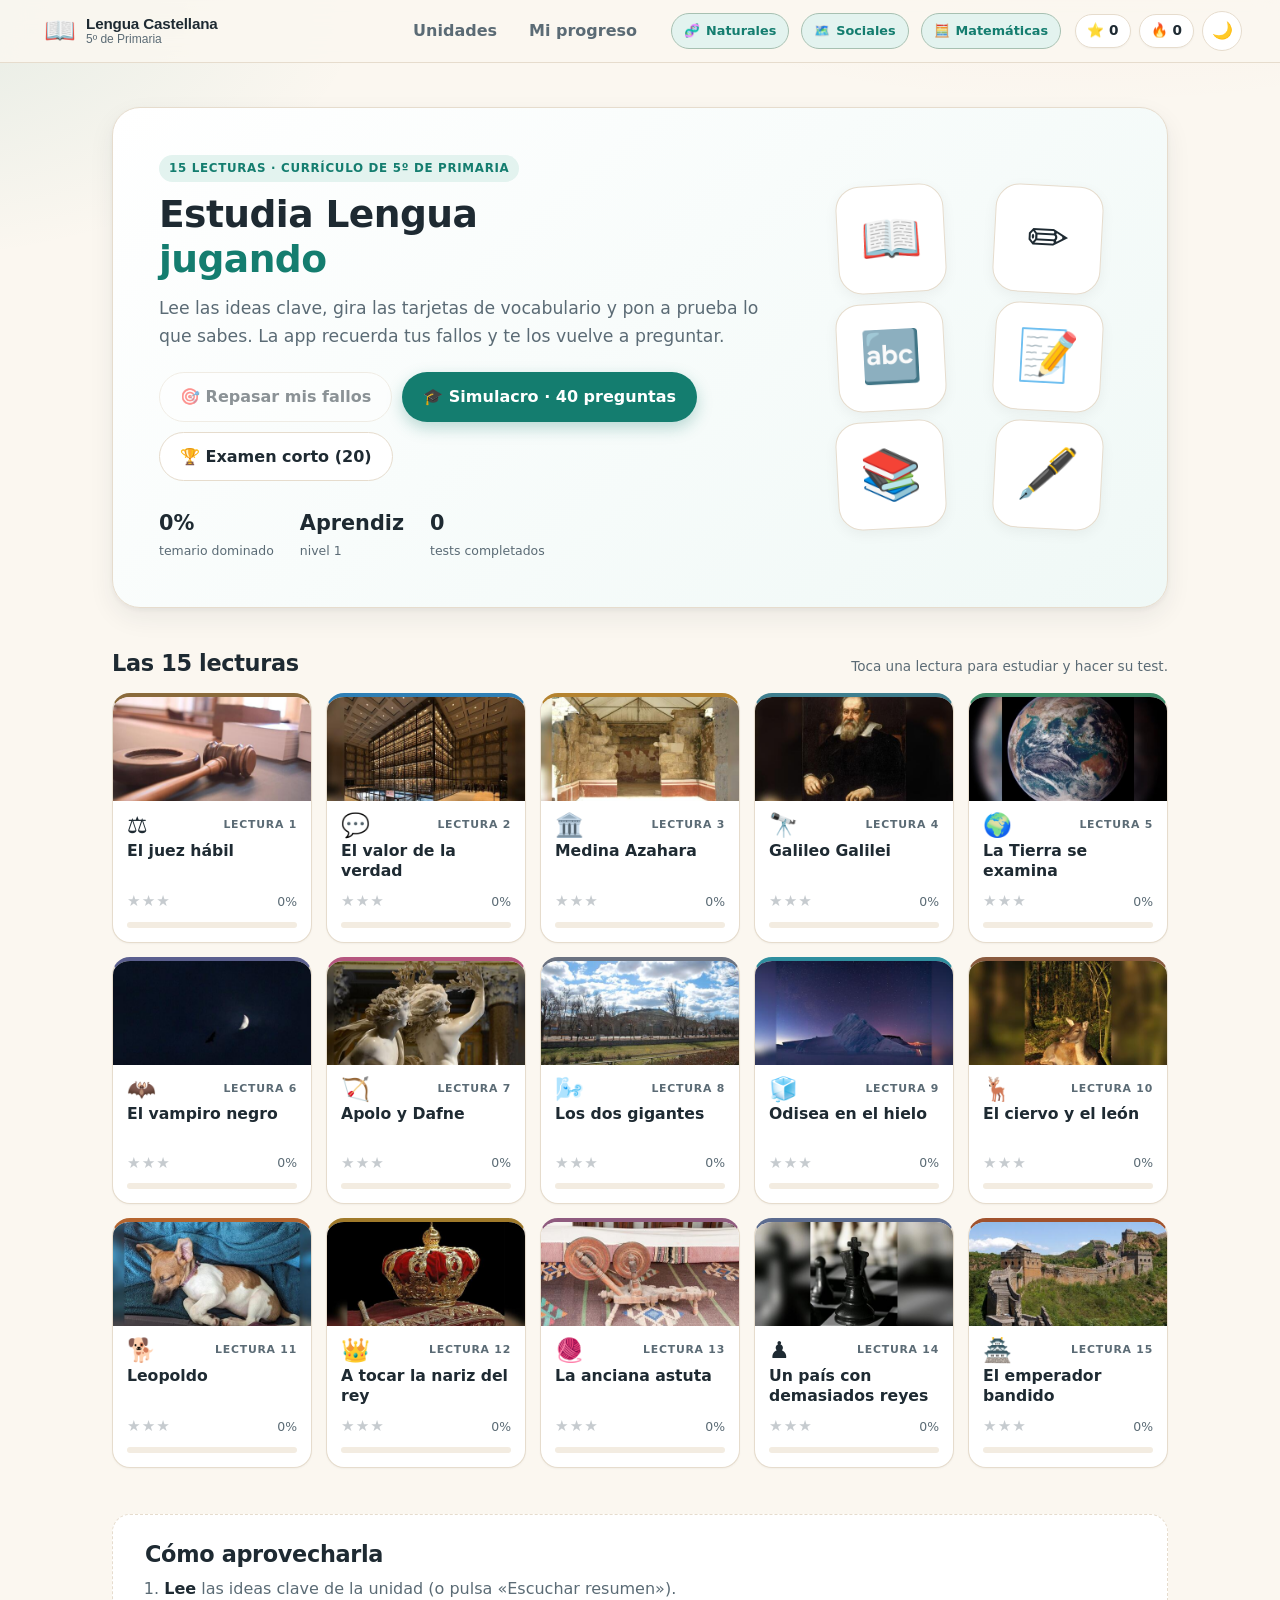
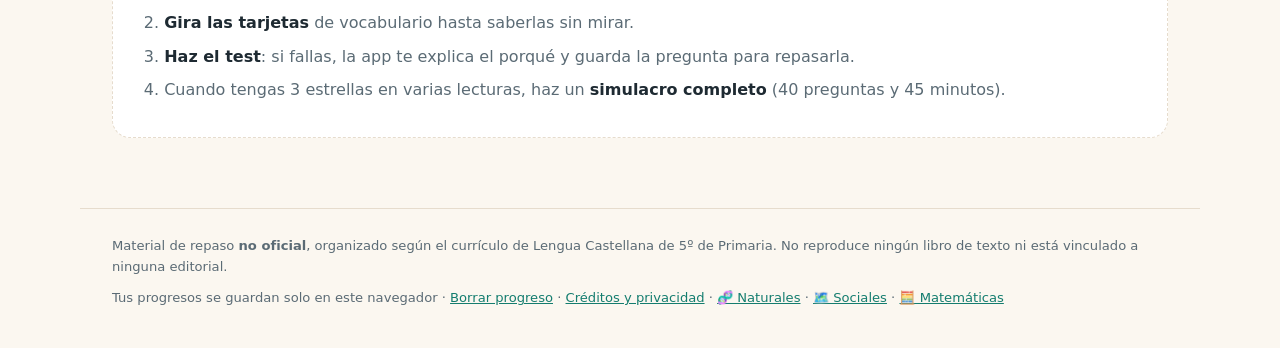
==== lengua/index.html @ 38fc1299 "Añade Lengua Castellana 5º (15 lecturas) y selector de cuatro materias" ====
<!DOCTYPE html>
<html lang="es" data-tema="claro">
<head>
<meta charset="utf-8">
<meta name="viewport" content="width=device-width, initial-scale=1">
<meta name="description" content="App de estudio interactiva de Ciencias de la Naturaleza de 5º de Primaria: 15 unidades, fotos, resúmenes locutados, test y repaso inteligente.">
<title>Lengua Castellana 5º · Estudia y practica</title>
<link rel="stylesheet" href="styles.css">
<link rel="icon" href="data:image/svg+xml,<svg xmlns='http://www.w3.org/2000/svg' viewBox='0 0 100 100'><text y='.9em' font-size='90'>🌿</text></svg>">
<!-- web -->
<meta property="og:type" content="website">
<meta property="og:title" content="Lengua Castellana 5º · Estudia y practica">
<meta property="og:description" content="15 lecturas con gramática, ortografía, vocabulario y test. Gratis y sin cuentas.">
<meta property="og:url" content="https://amedgit.github.io/primaria5/lengua/">
<meta property="og:image" content="https://amedgit.github.io/primaria5/lengua/icons/icon-512.png">
<meta name="twitter:card" content="summary_large_image">
<meta name="theme-color" content="#8a4b3b">
<link rel="canonical" href="https://amedgit.github.io/primaria5/lengua/">
<link rel="manifest" href="./manifest.webmanifest">
<link rel="apple-touch-icon" href="./icons/apple-touch-icon.png">
<link rel="icon" type="image/png" sizes="32x32" href="./icons/favicon-32.png">
</head>
<body>
<a class="saltar" href="#main">Saltar al contenido</a>

<header class="barra">
  <button class="marca" data-nav="inicio" aria-label="Ir al inicio">
    <span class="marca-icono" aria-hidden="true">📖</span>
    <span class="marca-texto">
      <strong><span class="marca-larga">Lengua Castellana</span><span class="marca-corta">Lengua 5º</span></strong>
      <small>5º de Primaria</small>
    </span>
  </button>

  <nav class="nav" aria-label="Principal">
    <button class="nav-btn" data-nav="inicio">Unidades</button>
    <button class="nav-btn" data-nav="progreso">Mi progreso</button>
  </nav>
  <div class="materias"><a class="materia" href="../" title="Cambiar a Naturales"><span aria-hidden="true">🧬</span><span class="materia-txt">Naturales</span></a><a class="materia" href="../sociales/" title="Cambiar a Sociales"><span aria-hidden="true">🗺️</span><span class="materia-txt">Sociales</span></a><a class="materia" href="../matematicas/" title="Cambiar a Matemáticas"><span aria-hidden="true">🧮</span><span class="materia-txt">Matemáticas</span></a></div><a class="materias-movil" href="../materias.html" title="Cambiar de materia" aria-label="Cambiar de materia">📚</a>

  <div class="stats">
    <span class="stat" id="stat-xp" title="Puntos de experiencia">⭐ <b>0</b></span>
    <span class="stat" id="stat-racha" title="Días seguidos estudiando">🔥 <b>0</b></span>
    <button class="icono-btn" id="btn-tema" aria-label="Cambiar entre modo claro y oscuro">🌙</button>
  </div>
</header>

<main id="main" tabindex="-1"></main>

<footer class="pie">
  <p>Material de repaso <strong>no oficial</strong>, organizado según el currículo de Lengua Castellana de 5º de Primaria. No reproduce ningún libro de texto ni está vinculado a ninguna editorial.</p>
  <p class="pie-mini">Tus progresos se guardan solo en este navegador · <button class="enlace" id="btn-borrar" type="button">Borrar progreso</button> · <a class="enlace" href="./creditos.html">Créditos y privacidad</a> · <a class="enlace" href="../">🧬 Naturales</a> · <a class="enlace" href="../sociales/">🗺️ Sociales</a> · <a class="enlace" href="../matematicas/">🧮 Matemáticas</a></p>
</footer>

<div class="toast" id="toast" role="status" aria-live="polite"></div>

<dialog id="visor" class="visor" aria-label="Imagen ampliada">
  <button class="visor-cerrar" id="visor-cerrar" type="button" aria-label="Cerrar imagen">✕</button>
  <img id="visor-img" alt="">
</dialog>

<div class="confeti" id="confeti" aria-hidden="true"></div>

<script src="datos.js"></script>
<script src="creditos.js"></script>
<script src="app.js"></script>
<script>
if ("serviceWorker" in navigator) {
  window.addEventListener("load", function () {
    navigator.serviceWorker.register("./sw.js").catch(function () {});
  });
}
</script>
</body>
</html>
---- lengua/styles.css ----
/* ============================================================
   CIENCIAS 5º · estilos
   ============================================================ */

:root {
  --fondo: #fbf7f0;
  --fondo-2: #f3ece1;
  --superficie: #ffffff;
  --texto: #1e2a32;
  --texto-suave: #5b6b75;
  --borde: #e6dccd;
  --primario: #147d6f;
  --primario-osc: #0f6358;
  --primario-suave: #e3f3ef;
  --acento: #e07a5f;
  --ok: #1f8a4c;
  --ok-fondo: #e4f6ea;
  --ko: #c0392b;
  --ko-fondo: #fdeaea;
  --sombra: 0 2px 4px rgba(30, 42, 50, .05), 0 10px 26px rgba(30, 42, 50, .07);
  --radio: 18px;
  --radio-sm: 12px;
}

html[data-tema="oscuro"] {
  --fondo: #12171c;
  --fondo-2: #171e25;
  --superficie: #1c242c;
  --texto: #e9eef3;
  --texto-suave: #a3b0ba;
  --borde: #2c3741;
  --primario: #45c2ad;
  --primario-osc: #6fd8c6;
  --primario-suave: #173832;
  --acento: #f0957a;
  --ok: #57d68a;
  --ok-fondo: #15301f;
  --ko: #ff8b7e;
  --ko-fondo: #361a17;
  --sombra: 0 2px 4px rgba(0, 0, 0, .3), 0 12px 28px rgba(0, 0, 0, .35);
}

* { box-sizing: border-box; }

html { scroll-behavior: smooth; }

body {
  margin: 0;
  font-family: system-ui, -apple-system, "Segoe UI", Roboto, "Helvetica Neue", Arial, sans-serif;
  background:
    radial-gradient(1100px 500px at 85% -10%, rgba(224, 122, 95, .10), transparent 60%),
    radial-gradient(900px 480px at -10% 0%, rgba(20, 125, 111, .10), transparent 55%),
    var(--fondo);
  color: var(--texto);
  line-height: 1.6;
  -webkit-font-smoothing: antialiased;
  min-height: 100vh;
}

h1, h2, h3 { line-height: 1.2; letter-spacing: -.015em; margin: 0 0 .4em; }
h1, h2 { scroll-margin-top: 84px; }
h1 { font-size: clamp(1.6rem, 3.4vw, 2.35rem); }
h2 { font-size: clamp(1.15rem, 2vw, 1.4rem); }
p { margin: 0 0 .8em; }
p:last-child { margin-bottom: 0; }
b, strong { font-weight: 700; }

.saltar {
  position: absolute; left: -999px; top: 8px; z-index: 100;
  background: var(--primario); color: #fff; padding: 10px 16px; border-radius: 10px;
}
.saltar:focus { left: 12px; }

.sr-only {
  position: absolute; width: 1px; height: 1px; padding: 0; margin: -1px;
  overflow: hidden; clip: rect(0 0 0 0); white-space: nowrap; border: 0;
}

/* ---------- barra superior ---------- */
.barra {
  position: sticky; top: 0; z-index: 40;
  display: flex; align-items: center; gap: 14px;
  padding: 10px clamp(14px, 4vw, 38px);
  background: color-mix(in srgb, var(--fondo) 86%, transparent);
  backdrop-filter: blur(12px);
  border-bottom: 1px solid var(--borde);
}

.marca {
  display: flex; align-items: center; gap: 10px;
  background: none; border: 0; padding: 4px 6px; border-radius: 12px;
  cursor: pointer; color: inherit; text-align: left;
}
.marca:hover { background: var(--fondo-2); }
.marca-icono { font-size: 1.6rem; line-height: 1; }
.marca-texto { display: flex; flex-direction: column; }
.marca-texto strong { font-size: .95rem; letter-spacing: -.01em; }
.marca-corta { display: none; }
.marca-texto small { color: var(--texto-suave); font-size: .75rem; }

.nav { display: flex; gap: 4px; margin-left: auto; }
.nav-btn {
  background: none; border: 0; color: var(--texto-suave); font: inherit; font-weight: 600;
  padding: 8px 14px; border-radius: 999px; cursor: pointer;
}
.nav-btn:hover { background: var(--fondo-2); color: var(--texto); }

.stats { display: flex; align-items: center; gap: 8px; }
.stat {
  display: inline-flex; align-items: center; gap: 5px;
  background: var(--superficie); border: 1px solid var(--borde);
  padding: 5px 11px; border-radius: 999px; font-size: .85rem;
  box-shadow: 0 1px 2px rgba(0, 0, 0, .04);
}
.stat b { font-variant-numeric: tabular-nums; }

.icono-btn {
  width: 40px; height: 40px; border-radius: 50%;
  border: 1px solid var(--borde); background: var(--superficie);
  font-size: 1.05rem; cursor: pointer; display: grid; place-items: center;
}
.icono-btn:hover { background: var(--fondo-2); }

.materia {
  display: inline-flex; align-items: center; gap: 6px;
  margin-left: 6px; padding: 7px 12px; border-radius: 999px;
  font-size: .8rem; font-weight: 650; text-decoration: none; white-space: nowrap;
  color: var(--primario);
  background: var(--primario-suave);
  border: 1px solid color-mix(in srgb, var(--primario) 30%, var(--borde));
}
.materia:hover { background: color-mix(in srgb, var(--primario) 18%, var(--superficie)); }

/* ---------- layout ---------- */
main {
  width: min(1120px, 100%);
  margin: 0 auto;
  padding: clamp(20px, 4vw, 44px) clamp(14px, 4vw, 32px) 70px;
  outline: none;
}

.pie {
  width: min(1120px, 100%);
  margin: 0 auto;
  padding: 26px clamp(14px, 4vw, 32px) 40px;
  border-top: 1px solid var(--borde);
  color: var(--texto-suave); font-size: .82rem;
}
.pie-mini { margin-top: 4px; }

.enlace {
  background: none; border: 0; padding: 0; font: inherit;
  color: var(--primario); text-decoration: underline; cursor: pointer;
}

.mini { color: var(--texto-suave); font-size: .85rem; margin: 0; }
.etiqueta {
  display: inline-block; font-size: .74rem; font-weight: 700; letter-spacing: .06em;
  text-transform: uppercase; color: var(--primario);
  background: var(--primario-suave); padding: 4px 10px; border-radius: 999px;
  margin-bottom: 10px;
}

/* ---------- botones ---------- */
.btn {
  font: inherit; font-weight: 650; cursor: pointer;
  border-radius: 999px; border: 1px solid transparent;
  padding: 11px 20px; min-height: 44px;
  display: inline-flex; align-items: center; justify-content: center; gap: 8px;
  transition: transform .12s ease, background .15s ease, box-shadow .15s ease;
}
.btn:active { transform: translateY(1px) scale(.995); }
.btn:disabled { opacity: .5; cursor: not-allowed; }
.btn:focus-visible, .nav-btn:focus-visible, .icono-btn:focus-visible,
.opcion:focus-visible, .tarjeta-vocab:focus-visible, .fila-progreso:focus-visible,
.marca:focus-visible, .btn-volver:focus-visible, .enlace:focus-visible {
  outline: 3px solid var(--primario);
  outline-offset: 3px;
  box-shadow: 0 0 0 6px var(--fondo);
}

.btn-primario {
  background: var(--primario); color: #fff;
  box-shadow: 0 6px 16px color-mix(in srgb, var(--primario) 28%, transparent);
}
.btn-primario:hover { background: var(--primario-osc); }
.btn-secundario {
  background: var(--superficie); color: var(--texto); border-color: var(--borde);
}
.btn-secundario:hover { background: var(--fondo-2); }
.btn-peligro { background: transparent; color: var(--ko); border-color: color-mix(in srgb, var(--ko) 40%, transparent); }
.btn-peligro:hover { background: var(--ko-fondo); }
.btn-grande { padding: 14px 28px; font-size: 1.05rem; }

.btn-volver {
  background: none; border: 0; font: inherit; font-weight: 600; color: var(--texto-suave);
  padding: 8px 4px; cursor: pointer; border-radius: 8px;
}
.btn-volver:hover { color: var(--primario); }
.migas { margin-bottom: 12px; }

/* ---------- hero ---------- */
.hero {
  display: grid; grid-template-columns: 1.35fr .65fr; gap: 30px; align-items: center;
  background: linear-gradient(140deg, var(--superficie), color-mix(in srgb, var(--primario-suave) 55%, var(--superficie)));
  border: 1px solid var(--borde); border-radius: calc(var(--radio) + 10px);
  padding: clamp(24px, 4vw, 46px);
  box-shadow: var(--sombra);
  margin-bottom: 42px;
}
.hero h1 { margin-bottom: .35em; max-width: 18ch; }
.acento { color: var(--primario); }
.lead { color: var(--texto-suave); font-size: clamp(.98rem, 1.4vw, 1.08rem); max-width: 56ch; }

.hero-acciones { display: flex; flex-wrap: wrap; gap: 10px; margin: 22px 0 26px; }

.hero-datos { display: flex; flex-wrap: wrap; gap: 26px; }
.hero-datos div { display: flex; flex-direction: column; }
.hero-datos strong { font-size: 1.3rem; }
.hero-datos span { font-size: .78rem; color: var(--texto-suave); }

.hero-ilustracion {
  display: grid; grid-template-columns: repeat(2, 1fr); gap: 10px;
  font-size: clamp(2rem, 5vw, 3.1rem); line-height: 1;
  justify-items: center;
}
.hero-ilustracion span {
  display: grid; place-items: center;
  width: 100%; aspect-ratio: 1; max-width: 108px;
  background: var(--superficie); border: 1px solid var(--borde);
  border-radius: 24px; box-shadow: 0 4px 14px rgba(0, 0, 0, .05);
  transform: rotate(-3deg);
}
.hero-ilustracion span:nth-child(even) { transform: rotate(3deg); }

/* ---------- secciones ---------- */
.seccion-cab {
  display: flex; align-items: baseline; justify-content: space-between;
  gap: 12px; flex-wrap: wrap; margin-bottom: 16px;
}
.seccion-cab h2 { margin: 0; }

.grid-unidades {
  display: grid;
  grid-template-columns: repeat(auto-fill, minmax(196px, 1fr));
  gap: 14px;
}

.tarjeta-unidad { margin: 0; }
.unidad-btn {
  width: 100%; height: 100%;
  display: flex; flex-direction: column; text-align: left;
  font: inherit; color: inherit; cursor: pointer;
  background: var(--superficie); border: 1px solid var(--borde);
  border-radius: var(--radio); padding: 0; overflow: hidden;
  box-shadow: 0 1px 2px rgba(0, 0, 0, .04);
  transition: transform .15s ease, box-shadow .15s ease, border-color .15s ease;
  border-top: 4px solid var(--c);
}
.unidad-btn:hover {
  transform: translateY(-3px);
  box-shadow: var(--sombra);
  border-color: color-mix(in srgb, var(--c) 40%, var(--borde));
}
.unidad-foto {
  display: block; width: 100%; height: 104px; object-fit: cover;
  background: var(--fondo-2); transition: transform .4s ease;
}
.unidad-btn:hover .unidad-foto { transform: scale(1.04); }
.unidad-cuerpo { display: flex; flex-direction: column; flex: 1; width: 100%; padding: 12px 14px 14px; }
.unidad-top { display: flex; align-items: center; justify-content: space-between; }
.unidad-emoji { font-size: 1.45rem; line-height: 1; }
.unidad-num {
  font-size: .68rem; font-weight: 700; letter-spacing: .07em; text-transform: uppercase;
  color: var(--texto-suave);
}
.unidad-titulo {
  font-weight: 700; font-size: .98rem; line-height: 1.3; margin: 4px 0 8px;
  min-height: 2.5em;
}
.unidad-pie { display: flex; align-items: center; justify-content: space-between; gap: 6px; margin-top: auto; }
.unidad-pct { font-size: .78rem; color: var(--texto-suave); font-variant-numeric: tabular-nums; }

.estrellas { letter-spacing: 1px; font-size: .95rem; }
.estrellas .on { color: #f2b01e; }
.estrellas .off { color: color-mix(in srgb, var(--texto-suave) 35%, transparent); }

.barra-mini {
  display: block; width: 100%; height: 6px; border-radius: 999px;
  background: var(--fondo-2); overflow: hidden; margin-top: 8px;
}
.barra-mini span { display: block; height: 100%; border-radius: 999px; background: var(--c, var(--primario)); transition: width .5s ease; }

/* ---------- nota / pasos ---------- */
.nota {
  margin-top: 46px; padding: 26px clamp(18px, 3vw, 32px);
  background: var(--superficie); border: 1px dashed var(--borde); border-radius: var(--radio);
}
.pasos { margin: 8px 0 0; padding-left: 1.2em; color: var(--texto-suave); }
.pasos li { margin-bottom: 8px; }
.pasos strong { color: var(--texto); }

/* ---------- unidad ---------- */
.cab-unidad {
  display: flex; gap: 20px; align-items: flex-start;
  background: linear-gradient(135deg, var(--superficie), color-mix(in srgb, var(--c) 12%, var(--superficie)));
  border: 1px solid var(--borde); border-radius: calc(var(--radio) + 6px);
  padding: clamp(20px, 3.4vw, 34px);
  margin-bottom: 18px;
  box-shadow: var(--sombra);
}
.cab-emoji {
  font-size: clamp(2.2rem, 6vw, 3.2rem); line-height: 1;
  background: var(--superficie); border: 1px solid var(--borde);
  border-radius: 20px; width: 1.9em; height: 1.9em; display: grid; place-items: center;
  flex: 0 0 auto; box-shadow: 0 4px 14px rgba(0, 0, 0, .06);
}
.cab-texto h1 { margin: .1em 0 .3em; }
.cab-meta { display: flex; flex-wrap: wrap; align-items: center; gap: 10px; }

.acciones-unidad { display: flex; flex-wrap: wrap; gap: 10px; margin: 18px 0 34px; align-items: center; }

/* reproductor del resumen */
.audio-caja { display: flex; align-items: center; gap: 10px; flex-wrap: wrap; }
.audio-caja audio { display: none; }
.audio-caja .mini { white-space: nowrap; font-size: .8rem; }

/* figura de la unidad */
.figura {
  margin: 0 0 36px; background: var(--superficie);
  border: 1px solid var(--borde); border-radius: calc(var(--radio) + 4px);
  overflow: hidden; box-shadow: var(--sombra);
}
.figura-btn {
  display: block; width: 100%; padding: 0; border: 0; cursor: zoom-in;
  background: var(--fondo-2); position: relative;
}
.figura-btn::after {
  content: "🔍 Ampliar"; position: absolute; right: 12px; bottom: 12px;
  background: rgba(10, 14, 18, .62); color: #fff; font-size: .74rem; font-weight: 600;
  padding: 5px 10px; border-radius: 999px; backdrop-filter: blur(4px);
  opacity: 0; transition: opacity .2s ease;
}
.figura-btn:hover::after, .figura-btn:focus-visible::after { opacity: 1; }
.figura-btn img {
  display: block; width: 100%; height: clamp(200px, 32vw, 380px); object-fit: cover;
}
.figura figcaption { padding: 12px 18px 15px; display: flex; flex-direction: column; gap: 3px; font-size: .9rem; }
.pie-foto { color: var(--texto); }
.credito { color: var(--texto-suave); font-size: .72rem; }

/* galería de la unidad */
.galeria-bloque { margin: 0 0 38px; }
.galeria-titulo { font-size: 1.05rem; margin: 0 0 12px; }
.galeria { display: grid; grid-template-columns: repeat(2, 1fr); gap: 12px; }
.foto-card {
  margin: 0; display: flex; flex-direction: column;
  background: var(--superficie); border: 1px solid var(--borde);
  border-radius: var(--radio); overflow: hidden;
  box-shadow: 0 1px 2px rgba(0, 0, 0, .04);
}
.foto-card .figura-btn img { height: clamp(150px, 20vw, 240px); }
.foto-card figcaption { padding: 10px 14px 13px; display: flex; flex-direction: column; gap: 2px; font-size: .86rem; line-height: 1.45; }
.foto-card .pie-foto { font-size: .86rem; }
.foto-card .credito { font-size: .68rem; }

/* visor ampliado */
.visor {
  border: 0; padding: 0; background: transparent;
  max-width: 96vw; max-height: 94vh; overflow: visible;
}
.visor::backdrop { background: rgba(10, 14, 18, .92); backdrop-filter: blur(5px); }
.visor img {
  display: block; width: auto; height: auto;
  max-width: 94vw; max-height: 88vh;
  border-radius: 14px; box-shadow: 0 24px 70px rgba(0, 0, 0, .55);
}
.visor-cerrar {
  position: absolute; top: -14px; right: -6px; z-index: 2;
  width: 42px; height: 42px; border-radius: 50%;
  border: 1px solid var(--borde); background: var(--superficie); color: var(--texto);
  font-size: 1.05rem; cursor: pointer; display: grid; place-items: center;
  box-shadow: 0 4px 14px rgba(0, 0, 0, .25);
}

/* créditos */
.creditos summary { cursor: pointer; font-weight: 650; }
.creditos ul {
  margin: 14px 0 8px; padding-left: 1.1em;
  color: var(--texto-suave); font-size: .85rem;
  display: grid; gap: 4px;
}
.creditos a { color: var(--primario); }


.bloque { margin-bottom: 36px; }
.bloque > h2 { margin-bottom: 14px; }

.claves { list-style: none; margin: 0; padding: 0; display: grid; gap: 10px; }
.claves li {
  position: relative;
  background: var(--superficie); border: 1px solid var(--borde);
  border-radius: var(--radio-sm); padding: 14px 16px 14px 48px;
  box-shadow: 0 1px 2px rgba(0, 0, 0, .03);
}
.claves li::before {
  content: "✓";
  position: absolute; left: 14px; top: 13px;
  width: 22px; height: 22px; border-radius: 50%;
  background: var(--primario-suave); color: var(--primario);
  font-size: .8rem; font-weight: 800; display: grid; place-items: center;
}

/* tarjetas de vocabulario */
.grid-tarjetas {
  display: grid; grid-template-columns: repeat(auto-fill, minmax(230px, 1fr)); gap: 12px;
}
.tarjeta-vocab {
  font: inherit; color: inherit; text-align: center; cursor: pointer;
  background: transparent; border: 0; padding: 0;
  height: 158px; perspective: 900px;
}
.tv-interior {
  position: relative; display: block; width: 100%; height: 100%;
  transform-style: preserve-3d; transition: transform .5s cubic-bezier(.2, .7, .2, 1);
}
.tarjeta-vocab.girada .tv-interior { transform: rotateY(180deg); }
.tv-cara {
  position: absolute; inset: 0;
  display: flex; flex-direction: column; align-items: center; justify-content: center;
  gap: 6px; padding: 18px;
  border-radius: var(--radio-sm); border: 1px solid var(--borde);
  backface-visibility: hidden; -webkit-backface-visibility: hidden;
  box-shadow: 0 2px 8px rgba(0, 0, 0, .05);
}
.tv-delante { background: var(--superficie); }
.tv-delante strong { font-size: 1.06rem; }
.tv-delante small { color: var(--texto-suave); font-size: .72rem; }
.tv-detras {
  background: var(--primario-suave); transform: rotateY(180deg);
  font-size: .9rem; line-height: 1.45;
}

.grid-dos { display: grid; grid-template-columns: 1fr 1fr; gap: 14px; margin-bottom: 34px; }
.caja { border-radius: var(--radio); padding: 20px 22px; border: 1px solid var(--borde); }
.caja h2 { font-size: 1.02rem; margin-bottom: 6px; }
.caja p { color: var(--texto-suave); font-size: .93rem; margin: 0; }
.caja-curio { background: color-mix(in srgb, #f2b01e 10%, var(--superficie)); }
.caja-truco { background: color-mix(in srgb, var(--primario) 9%, var(--superficie)); }

.cierre-unidad { text-align: center; margin: 40px 0 10px; }

/* ---------- test ---------- */
.test-wrap { max-width: 780px; margin: 0 auto; }
.test-cab { display: flex; align-items: center; gap: 14px; margin-bottom: 14px; }
.test-info { display: flex; flex-direction: column; line-height: 1.25; min-width: 0; }
.test-info strong { font-size: .98rem; }
.test-info span { font-size: .78rem; color: var(--texto-suave); }
.test-badge { font-size: 1.5rem; margin-left: auto; }

.barra-progreso {
  height: 10px; border-radius: 999px; background: var(--fondo-2);
  overflow: hidden; margin-bottom: 26px;
}
.barra-progreso span {
  display: block; height: 100%; border-radius: 999px;
  background: linear-gradient(90deg, var(--primario), color-mix(in srgb, var(--primario) 60%, #f2b01e));
  transition: width .35s ease;
}

.pregunta {
  background: var(--superficie); border: 1px solid var(--borde);
  border-radius: calc(var(--radio) + 6px); padding: clamp(20px, 3.6vw, 36px);
  box-shadow: var(--sombra);
}
.tipo {
  font-size: .72rem; font-weight: 700; letter-spacing: .08em; text-transform: uppercase;
  color: var(--primario); margin-bottom: 8px;
}
.enunciado { font-size: clamp(1.2rem, 2.6vw, 1.55rem); margin-bottom: 20px; }
.hueco {
  display: inline-block; min-width: 4.5em; border-bottom: 2px dashed var(--primario);
  margin: 0 .15em; vertical-align: baseline; height: 1em;
}

.opciones { display: grid; gap: 10px; }
.opcion {
  display: flex; align-items: center; gap: 12px; text-align: left;
  font: inherit; color: inherit; cursor: pointer;
  background: var(--fondo); border: 1.5px solid var(--borde);
  border-radius: 14px; padding: 13px 16px; min-height: 52px;
  transition: border-color .15s, background .15s, transform .1s;
}
.opcion:hover:not(.bloqueada) { border-color: var(--primario); transform: translateX(3px); }
.opcion-letra {
  width: 28px; height: 28px; flex: 0 0 auto; border-radius: 8px;
  display: grid; place-items: center; font-size: .82rem; font-weight: 800;
  background: var(--superficie); border: 1px solid var(--borde); color: var(--texto-suave);
}
.opcion.correcta { border-color: var(--ok); background: var(--ok-fondo); }
.opcion.correcta .opcion-letra { background: var(--ok); color: #fff; border-color: var(--ok); }
.opcion.incorrecta { border-color: var(--ko); background: var(--ko-fondo); }
.opcion.incorrecta .opcion-letra { background: var(--ko); color: #fff; border-color: var(--ko); }
.opcion.elegida { border-color: var(--primario); background: var(--primario-suave); }
.opcion.bloqueada { cursor: default; }

.opciones-vf { grid-template-columns: 1fr 1fr; }
.opciones-vf .opcion { justify-content: center; font-weight: 650; }
.vf-icono { font-size: 1.15rem; }

.form-resp { display: flex; gap: 10px; flex-wrap: wrap; }
.input-resp {
  flex: 1 1 220px; font: inherit; font-size: 1.05rem;
  padding: 12px 16px; border-radius: 14px;
  border: 1.5px solid var(--borde); background: var(--fondo); color: var(--texto);
}
.input-resp:focus { outline: none; border-color: var(--primario); box-shadow: 0 0 0 3px color-mix(in srgb, var(--primario) 20%, transparent); }

.feedback {
  margin-top: 18px; padding: 16px 18px; border-radius: 14px;
  border: 1px solid transparent;
}
.feedback strong { display: block; margin-bottom: 2px; }
.feedback p { font-size: .92rem; margin: 0; }
.feedback.ok { background: var(--ok-fondo); border-color: color-mix(in srgb, var(--ok) 35%, transparent); }
.feedback.ok strong { color: var(--ok); }
.feedback.ko { background: var(--ko-fondo); border-color: color-mix(in srgb, var(--ko) 35%, transparent); }
.feedback.ko strong { color: var(--ko); }
.feedback.neutro { background: var(--primario-suave); border-color: color-mix(in srgb, var(--primario) 30%, transparent); }
.feedback.neutro strong { color: var(--primario); }

.acciones-test { margin-top: 20px; display: flex; justify-content: flex-end; }
.ayuda { color: var(--texto-suave); font-size: .84rem; margin-top: 16px; }

/* ---------- simulacro ---------- */
.sim-wrap { max-width: 1000px; margin: 0 auto; }
.sim-cab { display: flex; align-items: center; gap: 14px; margin-bottom: 12px; }
.sim-info { display: flex; flex-direction: column; line-height: 1.25; min-width: 0; }
.sim-info strong { font-size: .98rem; }
.sim-info span { font-size: .78rem; color: var(--texto-suave); }
.sim-reloj {
  margin-left: auto; font-variant-numeric: tabular-nums;
  font-weight: 800; font-size: 1.12rem;
  background: var(--superficie); border: 1px solid var(--borde);
  padding: 6px 14px; border-radius: 999px;
}
.sim-reloj.urgente { background: var(--ko); border-color: var(--ko); color: #fff; animation: latido 1.2s ease-in-out infinite; }
@keyframes latido { 50% { opacity: .65; } }

.sim-cuerpo { display: grid; grid-template-columns: 1fr 250px; gap: 16px; align-items: start; margin-top: 20px; }
.sim-panel {
  position: sticky; top: 84px;
  background: var(--superficie); border: 1px solid var(--borde);
  border-radius: var(--radio); padding: 16px;
}
.sim-panel h2 { font-size: .95rem; margin-bottom: 10px; }
.sim-paleta { display: grid; grid-template-columns: repeat(5, 1fr); gap: 6px; }
.sim-num {
  aspect-ratio: 1; display: grid; place-items: center;
  border: 1px solid var(--borde); background: var(--fondo); color: var(--texto);
  border-radius: 8px; font: inherit; font-size: .8rem; font-weight: 700; cursor: pointer;
}
.sim-num:hover { border-color: var(--primario); }
.sim-num.ok { background: var(--primario-suave); border-color: var(--primario); color: var(--primario); }
.sim-num.marcada { box-shadow: inset 0 0 0 2px #f2b01e; }
.sim-num.actual { outline: 3px solid var(--primario); outline-offset: 1px; }
.sim-leyenda { font-size: .72rem; color: var(--texto-suave); margin: 10px 0 12px; display: flex; align-items: center; gap: 4px; flex-wrap: wrap; }
.punto { width: 10px; height: 10px; border-radius: 3px; display: inline-block; }
.punto.ok { background: var(--primario-suave); border: 1px solid var(--primario); }
.punto.marcada { background: #f2b01e; }
#sim-entregar { width: 100%; }
#sim-pendientes { margin-top: 8px; text-align: center; }

.sim-nav { display: flex; gap: 8px; flex-wrap: wrap; margin-top: 18px; }
.sim-nav .btn { flex: 1 1 auto; }
.sim-nav .btn.marcada { border-color: #f2b01e; background: color-mix(in srgb, #f2b01e 14%, var(--superficie)); }

.opcion.sel { border-color: var(--primario); background: var(--primario-suave); }
.opcion.sel .opcion-letra { background: var(--primario); border-color: var(--primario); color: #fff; }

.sim-resultado .cifra-nota strong { font-size: 1.9rem; color: var(--primario); }
.sim-resultado.suspenso .cifra-nota strong { color: var(--ko); }
.sim-estado { display: inline-block; margin-top: 16px; font-weight: 700; padding: 6px 14px; border-radius: 999px; font-size: .9rem; }
.sim-estado.ok { background: var(--ok-fondo); color: var(--ok); }
.sim-estado.ko { background: var(--ko-fondo); color: var(--ko); }

.sim-unidades { display: grid; gap: 6px; }
.sim-fila {
  display: flex; align-items: center; gap: 10px;
  background: var(--superficie); border: 1px solid var(--borde);
  border-left: 4px solid var(--borde); border-radius: 10px; padding: 8px 12px; font-size: .9rem;
}
.sim-fila.bien { border-left-color: var(--ok); }
.sim-fila.regular { border-left-color: #f2b01e; }
.sim-fila.mal { border-left-color: var(--ko); }
.sim-fila-emoji { font-size: 1.1rem; }
.sim-fila-titulo { flex: 1; min-width: 0; overflow: hidden; text-overflow: ellipsis; white-space: nowrap; }
.sim-fila b { font-variant-numeric: tabular-nums; }

.revision-caja { background: var(--superficie); border: 1px solid var(--borde); border-radius: var(--radio); padding: 14px 18px; }
.revision-caja > summary { cursor: pointer; font-weight: 650; }
.revision-caja .revision { margin-top: 14px; }

.panel-simulacro {
  display: flex; align-items: center; justify-content: space-between; gap: 16px; flex-wrap: wrap;
  background: linear-gradient(135deg, var(--superficie), color-mix(in srgb, var(--primario) 10%, var(--superficie)));
  border: 1px solid var(--borde); border-radius: var(--radio); padding: 18px 22px;
}
.panel-simulacro h2 { margin: 0 0 2px; font-size: 1.05rem; }

/* ---------- resultado ---------- */
.resultado {
  text-align: center; padding: clamp(26px, 4vw, 46px);
  background: linear-gradient(160deg, var(--superficie), color-mix(in srgb, var(--primario-suave) 50%, var(--superficie)));
  border: 1px solid var(--borde); border-radius: calc(var(--radio) + 8px);
  box-shadow: var(--sombra); margin-bottom: 34px;
}
.resultado-emoji { font-size: 3.2rem; line-height: 1; }
.resultado-meta { color: var(--texto-suave); font-size: .84rem; margin: 8px 0 2px; }
.resultado h1 { margin-bottom: .15em; }
.resultado .lead { margin: 0 auto 20px; }
.resultado-cifras { display: flex; justify-content: center; gap: 12px; flex-wrap: wrap; }
.cifra {
  background: var(--superficie); border: 1px solid var(--borde); border-radius: 14px;
  padding: 10px 22px; min-width: 108px;
}
.cifra strong { display: block; font-size: 1.35rem; }
.cifra span { font-size: .74rem; color: var(--texto-suave); }
.resultado-estrellas { margin-top: 16px; font-size: 1.5rem; }
.resultado-estrellas .estrellas { font-size: 1.5rem; }

.revision { display: grid; gap: 12px; }
.rev-item {
  background: var(--superficie); border: 1px solid var(--borde);
  border-left: 4px solid var(--ko); border-radius: var(--radio-sm); padding: 16px 18px;
}
.rev-q { font-weight: 650; margin-bottom: 8px; }
.rev-mal, .rev-bien { font-size: .9rem; margin: 0 0 2px; }
.rev-mal { color: var(--ko); }
.rev-bien { color: var(--ok); }
.rev-exp { font-size: .87rem; color: var(--texto-suave); margin: 8px 0 0; }

.acciones-final { display: flex; gap: 10px; flex-wrap: wrap; justify-content: center; }

/* ---------- progreso ---------- */
.cab-progreso { margin-bottom: 24px; }
.cab-progreso .lead { margin-bottom: 0; }

.panel-nivel {
  display: flex; align-items: center; gap: 18px; flex-wrap: wrap;
  background: var(--superficie); border: 1px solid var(--borde);
  border-radius: var(--radio); padding: 20px 24px; box-shadow: var(--sombra);
  margin-bottom: 18px;
}
.nivel-insignia {
  font-size: 2rem; width: 64px; height: 64px; flex: 0 0 auto;
  display: grid; place-items: center; border-radius: 20px;
  background: var(--primario-suave);
}
.nivel-info { flex: 1 1 180px; min-width: 0; }
.barra-nivel { height: 8px; border-radius: 999px; background: var(--fondo-2); overflow: hidden; margin: 8px 0 6px; }
.barra-nivel span { display: block; height: 100%; background: var(--primario); border-radius: 999px; }
.nivel-datos { display: flex; gap: 20px; }
.nivel-datos div { display: flex; flex-direction: column; text-align: center; }
.nivel-datos strong { font-size: 1.25rem; }
.nivel-datos span { font-size: .72rem; color: var(--texto-suave); }

.aviso {
  display: flex; align-items: center; justify-content: space-between; gap: 14px; flex-wrap: wrap;
  background: color-mix(in srgb, #f2b01e 12%, var(--superficie));
  border: 1px solid color-mix(in srgb, #f2b01e 35%, var(--borde));
  border-radius: var(--radio); padding: 14px 18px; margin-bottom: 28px;
  font-size: .92rem;
}

.lista-progreso { display: grid; gap: 8px; }
.fila-progreso {
  display: flex; align-items: center; gap: 14px;
  background: var(--superficie); border: 1px solid var(--borde);
  border-radius: var(--radio-sm); padding: 10px 16px;
  font: inherit; color: inherit; text-align: left; cursor: pointer;
  width: 100%; min-width: 0; overflow: hidden;
}
.fila-progreso:hover { border-color: var(--primario); }
.fp-emoji { font-size: 1.3rem; flex: 0 0 auto; }
.fp-texto { flex: 1 1 0; min-width: 0; overflow: hidden; display: flex; flex-direction: column; }
.fp-titulo { font-size: .9rem; font-weight: 600; white-space: nowrap; overflow: hidden; text-overflow: ellipsis; }
.fp-datos { display: flex; align-items: center; gap: 10px; flex: 0 0 auto; }
.fp-datos b { font-size: .85rem; font-variant-numeric: tabular-nums; min-width: 3.2em; text-align: right; }
.fp-datos small { font-size: .7rem; color: var(--texto-suave); min-width: 3.4em; }

.historial { list-style: none; margin: 0; padding: 0; display: grid; gap: 6px; }
.historial li {
  display: flex; align-items: center; gap: 12px;
  background: var(--superficie); border: 1px solid var(--borde);
  border-radius: 10px; padding: 9px 14px; font-size: .86rem;
}
.historial li span:first-child { flex: 1 1 auto; overflow: hidden; text-overflow: ellipsis; white-space: nowrap; }
.h-fecha { color: var(--texto-suave); font-size: .78rem; }
.historial b { font-variant-numeric: tabular-nums; }

/* ---------- toast + confeti ---------- */
.toast {
  position: fixed; left: 50%; bottom: 24px; transform: translate(-50%, 20px);
  background: var(--texto); color: var(--fondo);
  padding: 11px 20px; border-radius: 999px; font-size: .88rem; font-weight: 600;
  opacity: 0; pointer-events: none; transition: opacity .25s, transform .25s;
  z-index: 90; max-width: calc(100vw - 32px); text-align: center;
}
.toast.visible { opacity: 1; transform: translate(-50%, 0); }

.confeti { position: fixed; inset: 0; pointer-events: none; overflow: hidden; z-index: 80; }
.confeti i {
  position: absolute; top: -12px; width: 9px; height: 14px; border-radius: 2px;
  animation: caer 2.8s cubic-bezier(.3, .6, .6, 1) forwards;
}
@keyframes caer {
  0% { transform: translateY(0) rotate(0); opacity: 1; }
  100% { transform: translateY(105vh) rotate(540deg); opacity: .2; }
}

/* ---------- responsive ---------- */
@media (max-width: 820px) {
  .hero { grid-template-columns: 1fr; }
  .hero-ilustracion { grid-template-columns: repeat(6, 1fr); gap: 6px; order: -1; }
  .hero-ilustracion span { border-radius: 16px; font-size: .5em; max-width: none; }
  .grid-dos { grid-template-columns: 1fr; }
  .cab-unidad { gap: 14px; }
  .nav { display: none; }
}

@media (max-width: 560px) {
  .materia { width: 34px; height: 34px; padding: 0; justify-content: center; margin-left: 2px; }
  .materia-txt { display: none; }
  .barra { gap: 5px; padding: 8px 10px; flex-wrap: nowrap; }
  .marca { gap: 6px; padding: 2px; min-width: 0; }
  .marca-icono { font-size: 1.35rem; }
  .marca-texto { min-width: 0; }
  .marca-texto strong {
    font-size: .76rem; line-height: 1.15; display: block;
    max-width: 10.5em; overflow: hidden; text-overflow: ellipsis; white-space: nowrap;
  }
  .marca-larga { display: none; }
  .marca-corta { display: inline; }
  .marca-texto small { display: none; }
  .stats { margin-left: auto; gap: 5px; flex: 0 0 auto; }
  .stat { padding: 3px 7px; font-size: .74rem; gap: 2px; }
  .icono-btn { width: 34px; height: 34px; font-size: .9rem; }
  .opciones-vf { grid-template-columns: 1fr; }
  .acciones-test .btn { width: 100%; }
  .hero-datos { gap: 16px; }
  .hero-datos strong { font-size: 1.05rem; }
  .fp-datos .estrellas { display: none; }
  .fp-datos small { display: none; }
  .cab-emoji { width: 1.7em; height: 1.7em; }
  .unidad-titulo { min-height: 0; }
  .historial li { flex-wrap: wrap; gap: 4px 10px; }
  .galeria { grid-template-columns: 1fr; }
  .foto-card .figura-btn img { height: 200px; }
}

@media (max-width: 900px) {
  .sim-cuerpo { grid-template-columns: 1fr; }
  .sim-panel { position: static; }
  .sim-paleta { grid-template-columns: repeat(8, 1fr); }
}

@media (max-width: 560px) {
  .sim-cab { flex-wrap: wrap; }
  .sim-paleta { grid-template-columns: repeat(6, 1fr); }
  #sim-prev { order: 1; flex: 1 1 42%; }
  #sim-next { order: 2; flex: 1 1 42%; }
  #sim-marcar { order: 3; flex: 1 1 100%; }
  .sim-fila-titulo { white-space: normal; }
}

@media (prefers-reduced-motion: reduce) {
  *, *::before, *::after { animation-duration: .01ms !important; transition-duration: .01ms !important; }
  html { scroll-behavior: auto; }
}


/* selector de materias */
.materias { display: flex; align-items: center; gap: 6px; }
.materias-movil {
  display: none; width: 34px; height: 34px; border-radius: 50%;
  align-items: center; justify-content: center;
  background: var(--primario-suave); color: var(--primario);
  border: 1px solid color-mix(in srgb, var(--primario) 30%, var(--borde));
  text-decoration: none; font-size: 1rem;
}
@media (max-width: 560px) {
  .materias { display: none; }
  .materias-movil { display: inline-flex; }
}

/* texto de lectura (Lengua) */
.texto-lectura {
  max-width: 820px; margin: 0 auto 34px;
  background: var(--superficie); border: 1px solid var(--borde);
  border-left: 5px solid var(--acento);
  border-radius: var(--radio); padding: 22px 26px;
  box-shadow: 0 1px 2px rgba(0, 0, 0, .04);
}
.texto-lectura h2 {
  font-family: Georgia, "Times New Roman", serif;
  font-size: 1.45rem; margin-bottom: .5em;
}
.texto-lectura p {
  font-family: Georgia, "Times New Roman", serif;
  font-size: 1.02rem; line-height: 1.7;
}
.texto-lectura .tipo { font-family: inherit; }
.texto-lectura .mini { font-family: inherit; margin-top: 10px; }
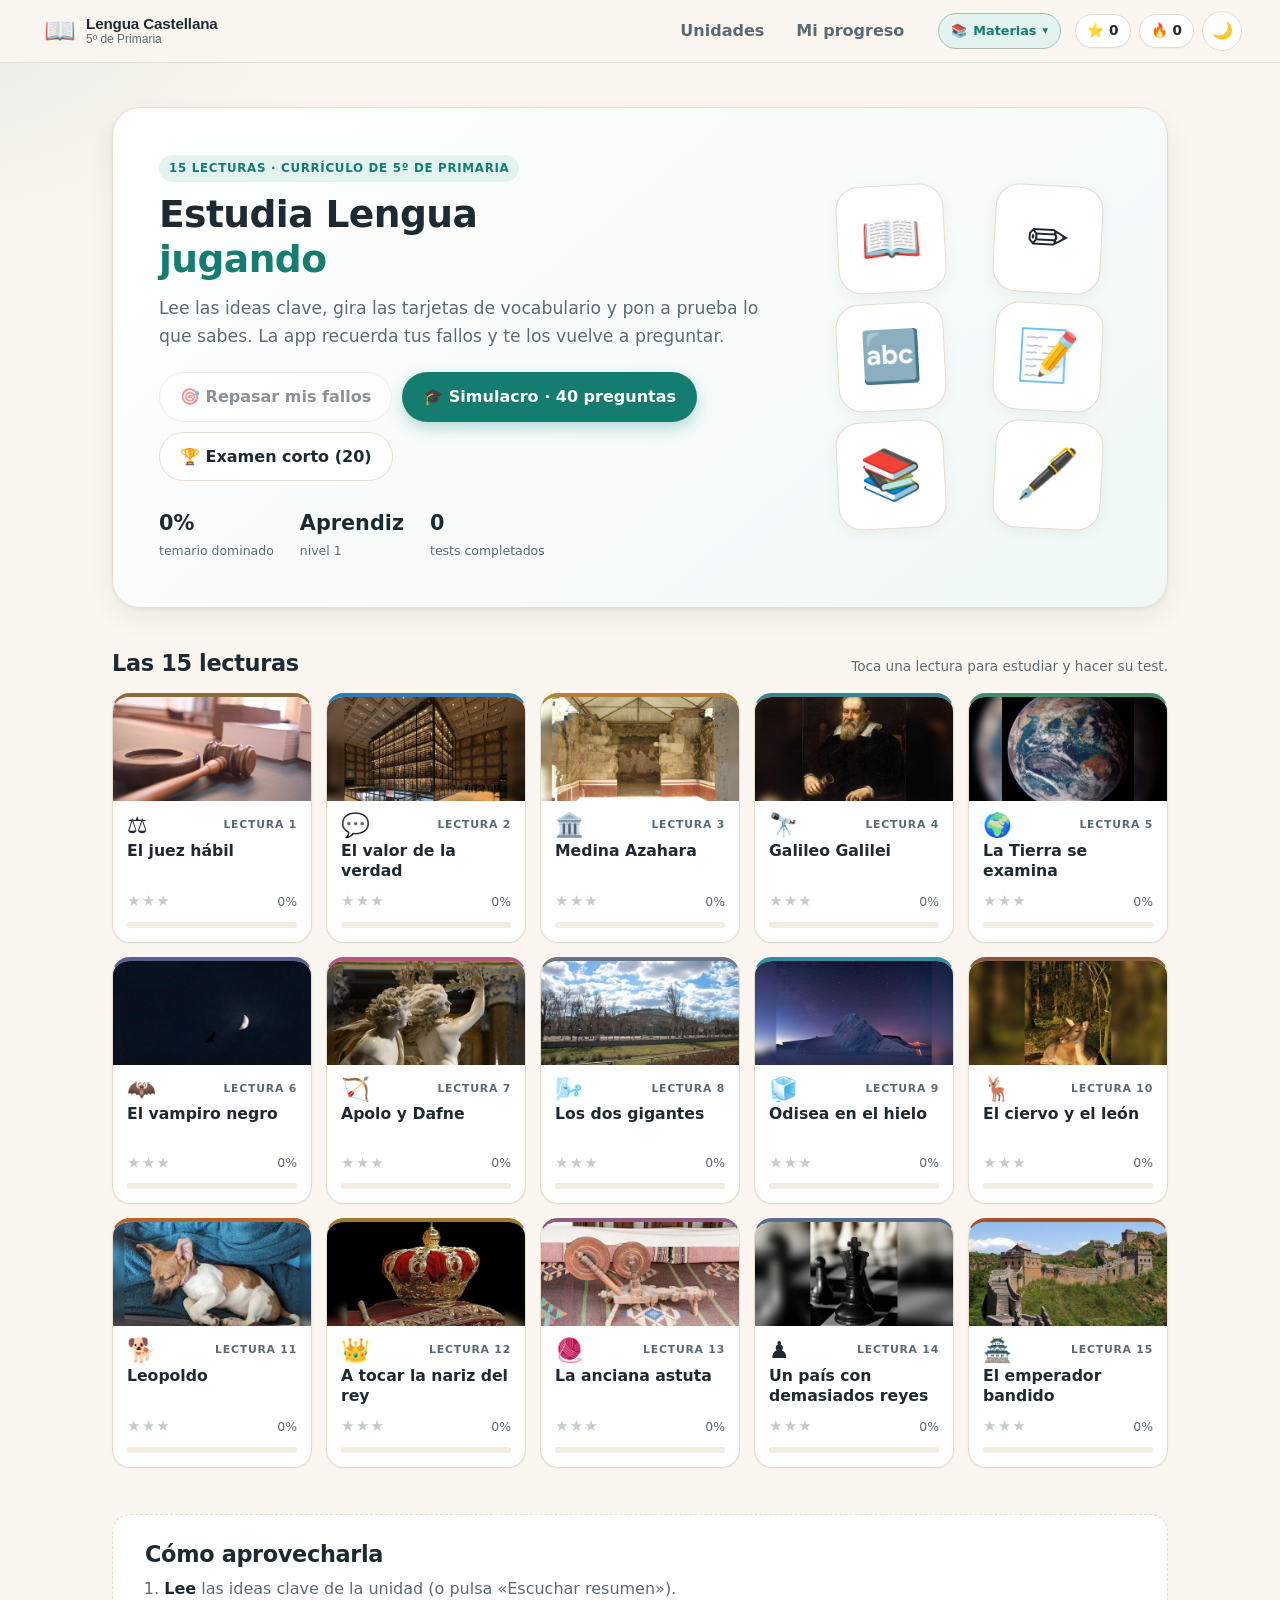
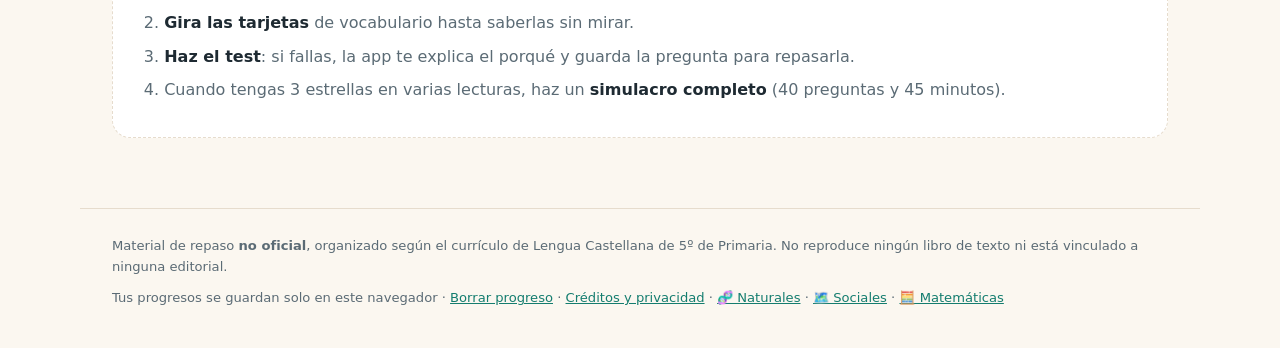
==== commit 637ee667: "Menú de materias: 4 botones con materia actual, también en móvil" ====
--- a/lengua/index.html
+++ b/lengua/index.html
@@ -36,7 +36,10 @@
     <button class="nav-btn" data-nav="inicio">Unidades</button>
     <button class="nav-btn" data-nav="progreso">Mi progreso</button>
   </nav>
-  <div class="materias"><a class="materia" href="../" title="Cambiar a Naturales"><span aria-hidden="true">🧬</span><span class="materia-txt">Naturales</span></a><a class="materia" href="../sociales/" title="Cambiar a Sociales"><span aria-hidden="true">🗺️</span><span class="materia-txt">Sociales</span></a><a class="materia" href="../matematicas/" title="Cambiar a Matemáticas"><span aria-hidden="true">🧮</span><span class="materia-txt">Matemáticas</span></a></div><a class="materias-movil" href="../materias.html" title="Cambiar de materia" aria-label="Cambiar de materia">📚</a>
+  <details class="menu-materias" id="menu-materias">
+    <summary aria-label="Elegir materia"><span aria-hidden="true">📚</span><span class="mm-txt">Materias</span><span class="mm-flecha" aria-hidden="true">▾</span></summary>
+    <div class="mm-panel"><a class="mm-item" href="../"><span class="mm-ico" aria-hidden="true">🌿</span><span class="mm-texto"><b>Ciencias de la Naturaleza</b><small>15 unidades</small></span></a><a class="mm-item" href="../sociales/"><span class="mm-ico" aria-hidden="true">🗺️</span><span class="mm-texto"><b>Ciencias Sociales</b><small>9 unidades</small></span></a><a class="mm-item" href="../matematicas/"><span class="mm-ico" aria-hidden="true">🧮</span><span class="mm-texto"><b>Matemáticas</b><small>15 unidades</small></span></a><a class="mm-item actual" href="../lengua/" aria-current="page"><span class="mm-ico" aria-hidden="true">📖</span><span class="mm-texto"><b>Lengua Castellana</b><small>15 lecturas</small></span><em>Estás aquí</em></a></div>
+  </details>
 
   <div class="stats">
     <span class="stat" id="stat-xp" title="Puntos de experiencia">⭐ <b>0</b></span>
@@ -71,5 +74,19 @@
   });
 }
 </script>
+<script>
+document.addEventListener("click", function (ev) {
+  var menu = document.getElementById("menu-materias");
+  if (menu && menu.hasAttribute("open") && !menu.contains(ev.target)) {
+    menu.removeAttribute("open");
+  }
+});
+document.addEventListener("keydown", function (ev) {
+  if (ev.key === "Escape") {
+    var menu = document.getElementById("menu-materias");
+    if (menu) menu.removeAttribute("open");
+  }
+});
+</script>
 </body>
 </html>
--- a/lengua/styles.css
+++ b/lengua/styles.css
@@ -812,3 +812,48 @@
 }
 .texto-lectura .tipo { font-family: inherit; }
 .texto-lectura .mini { font-family: inherit; margin-top: 10px; }
+
+
+/* menú de materias */
+.menu-materias { position: relative; margin-left: 6px; }
+.menu-materias summary {
+  list-style: none; cursor: pointer; user-select: none;
+  display: inline-flex; align-items: center; gap: 6px;
+  padding: 7px 12px; border-radius: 999px;
+  font-size: .8rem; font-weight: 650; color: var(--primario);
+  background: var(--primario-suave);
+  border: 1px solid color-mix(in srgb, var(--primario) 30%, var(--borde));
+}
+.menu-materias summary::-webkit-details-marker { display: none; }
+.menu-materias summary:hover { background: color-mix(in srgb, var(--primario) 18%, var(--superficie)); }
+.mm-flecha { font-size: .7rem; transition: transform .2s ease; }
+.menu-materias[open] .mm-flecha { transform: rotate(180deg); }
+.mm-panel {
+  position: absolute; right: 0; top: calc(100% + 10px); z-index: 60;
+  width: min(360px, calc(100vw - 24px));
+  background: var(--superficie); border: 1px solid var(--borde);
+  border-radius: 16px; box-shadow: var(--sombra); padding: 8px;
+  display: grid; gap: 4px;
+}
+.mm-item {
+  display: flex; align-items: center; gap: 10px;
+  padding: 10px 12px; border-radius: 11px;
+  text-decoration: none; color: inherit;
+}
+.mm-item:hover { background: var(--fondo-2); }
+.mm-item.actual { background: var(--primario-suave); }
+.mm-ico { font-size: 1.35rem; line-height: 1; }
+.mm-texto { display: flex; flex-direction: column; min-width: 0; }
+.mm-texto b { font-size: .88rem; line-height: 1.25; }
+.mm-texto small { font-size: .72rem; color: var(--texto-suave); }
+.mm-item em {
+  margin-left: auto; font-style: normal; font-size: .66rem;
+  font-weight: 800; letter-spacing: .04em; text-transform: uppercase;
+  color: var(--primario); white-space: nowrap;
+}
+@media (max-width: 560px) {
+  .menu-materias { margin-left: 2px; }
+  .menu-materias summary { padding: 0; width: 34px; height: 34px; justify-content: center; }
+  .mm-txt, .mm-flecha { display: none; }
+  .mm-panel { position: fixed; left: 10px; right: 10px; top: 62px; width: auto; }
+}
